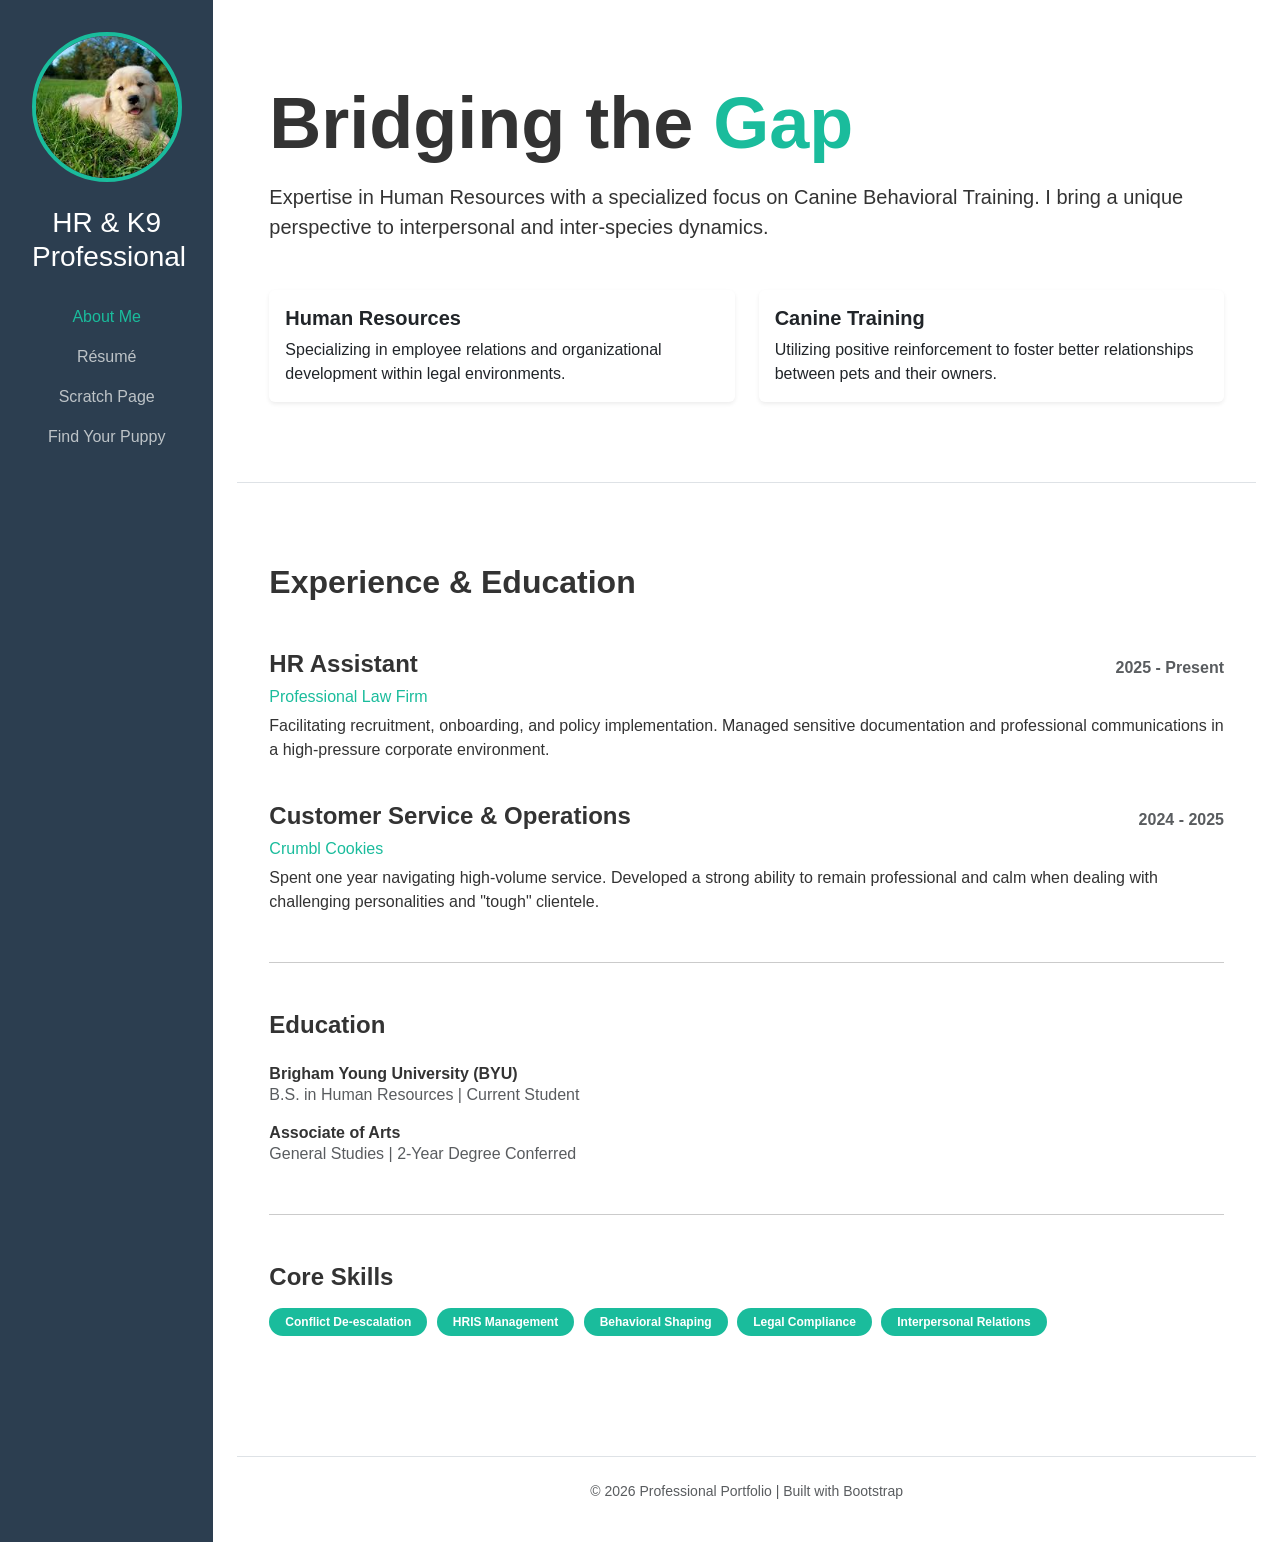
==== index.html @ 360ddb14 "Add files via upload" ====
<!DOCTYPE html>
<html lang="en">
<head>
    <meta charset="UTF-8">
    <meta name="viewport" content="width=device-width, initial-scale=1.0">
    <title>Professional Portfolio | Dog Training & HR</title>
    <link href="https://cdn.jsdelivr.net/npm/bootstrap@5.3.0/dist/css/bootstrap.min.css" rel="stylesheet">
   <link rel="stylesheet" href="./css/Indexcss.css">
   <style>
        body {
            font-family: 'Segoe UI', Tahoma, Geneva, Verdana, sans-serif;
            color: #333;
        }
        /* Sidebar Styling */
        .sidebar {
            background-color: #2c3e50;
            color: white;
            min-height: 100vh;
            padding: 2rem;
            position: sticky;
            top: 0;
        }
        .sidebar .nav-link {
            color: #bdc3c7;
            padding: 0.5rem 0;
            font-weight: 500;
        }
        .sidebar .nav-link:hover, .sidebar .nav-link.active {
            color: #1abc9c;
        }
        .profile-img {
            width: 150px;
            height: 150px;
            object-fit: cover;
            border: 4px solid #1abc9c;
            margin-bottom: 1.5rem;
        }
        /* Main Content Styling */
        .content-section {
            padding: 5rem 2rem;
            border-bottom: 1px solid #dee2e6;
        }
        .accent-text {
            color: #1abc9c;
        }
        .resume-item {
            margin-bottom: 2.5rem;
        }
        .badge-custom {
            background-color: #1abc9c;
            color: white;
            margin-right: 5px;
        }
    </style>
</head>
<body>

<div class="container-fluid">
    <div class="row">
        <nav class="col-md-3 col-lg-2 d-md-block sidebar text-center">
            <div class="position-sticky">
                <img src="/puppy.jpg" class="rounded-circle profile-img" alt="Profile">
                <h3 class="mb-4">HR & K9 Professional</h3>
                <ul class="nav flex-column" class="font">
                    <li class="nav-item"><a class="nav-link active" href="#about">About Me</a></li>
                    <li class="nav-item"><a class="nav-link" href="#resume">Résumé</a></li>
                    <li class="nav-item"><a class="nav-link" href="scratch.html">Scratch Page</a></li>
                    <li class="nav-item"><a class="nav-link" href="/html/webapp.html">Find Your Puppy</a></li>

                </ul>
            </div>
        </nav>

        <main class="col-md-9 ms-sm-auto col-lg-10 px-md-4">
            
            <section id="about" class="content-section">
                <h1 class="display-2 fw-bold mb-3">Bridging the <span class="accent-text">Gap</span></h1>
                <p class="lead mb-4">
                    Expertise in Human Resources with a specialized focus on <strong>Canine Behavioral Training</strong>. 
                    I bring a unique perspective to interpersonal and inter-species dynamics.
                </p>
                <div class="row g-4 mt-2">
                    <div class="col-md-6">
                        <div class="card h-100 border-0 shadow-sm">
                            <div class="card-body">
                                <h5 class="card-title fw-bold">Human Resources</h5>
                                <p class="card-text">Specializing in employee relations and organizational development within legal environments.</p>
                            </div>
                        </div>
                    </div>
                    <div class="col-md-6">
                        <div class="card h-100 border-0 shadow-sm">
                            <div class="card-body">
                                <h5 class="card-title fw-bold">Canine Training</h5>
                                <p class="card-text">Utilizing positive reinforcement to foster better relationships between pets and their owners.</p>
                            </div>
                        </div>
                    </div>
                </div>
            </section>

            <section id="resume" class="content-section">
                <h2 class="mb-5 fw-bold">Experience & Education</h2>

                <div class="resume-item">
                    <div class="d-flex justify-content-between align-items-center">
                        <h4 class="fw-bold">HR Assistant</h4>
                        <span class="text-muted fw-bold">2025 - Present</span>
                    </div>
                    <h6 class="accent-text">Professional Law Firm</h6>
                    <p>Facilitating recruitment, onboarding, and policy implementation. Managed sensitive documentation and professional communications in a high-pressure corporate environment.</p>
                </div>

                <div class="resume-item">
                    <div class="d-flex justify-content-between align-items-center">
                        <h4 class="fw-bold">Customer Service & Operations</h4>
                        <span class="text-muted fw-bold">2024 - 2025</span>
                    </div>
                    <h6 class="accent-text">Crumbl Cookies</h6>
                    <p>Spent one year navigating high-volume service. Developed a strong ability to remain professional and calm when dealing with challenging personalities and "tough" clientele.</p>
                </div>

                <hr class="my-5">

                <div class="resume-item">
                    <h4 class="fw-bold">Education</h4>
                    <div class="mt-4">
                        <h6 class="mb-0 fw-bold">Brigham Young University (BYU)</h6>
                        <p class="text-muted">B.S. in Human Resources | Current Student</p>
                    </div>
                    <div class="mt-3">
                        <h6 class="mb-0 fw-bold">Associate of Arts</h6>
                        <p class="text-muted">General Studies | 2-Year Degree Conferred</p>
                    </div>
                </div>

                <hr class="my-5">

                <div class="resume-item">
                    <h4 class="fw-bold mb-3">Core Skills</h4>
                    <div>
                        <span class="badge rounded-pill badge-custom p-2 px-3">Conflict De-escalation</span>
                        <span class="badge rounded-pill badge-custom p-2 px-3">HRIS Management</span>
                        <span class="badge rounded-pill badge-custom p-2 px-3">Behavioral Shaping</span>
                        <span class="badge rounded-pill badge-custom p-2 px-3">Legal Compliance</span>
                        <span class="badge rounded-pill badge-custom p-2 px-3">Interpersonal Relations</span>
                    </div>
                </div>
            </section>

            <footer class="py-4">
                <p class="text-muted text-center small">&copy; 2026 Professional Portfolio | Built with Bootstrap</p>
            </footer>

        </main>
    </div>
</div>

<script src="https://cdn.jsdelivr.net/npm/bootstrap@5.3.0/dist/js/bootstrap.bundle.min.js"></script>
</body>
</html>
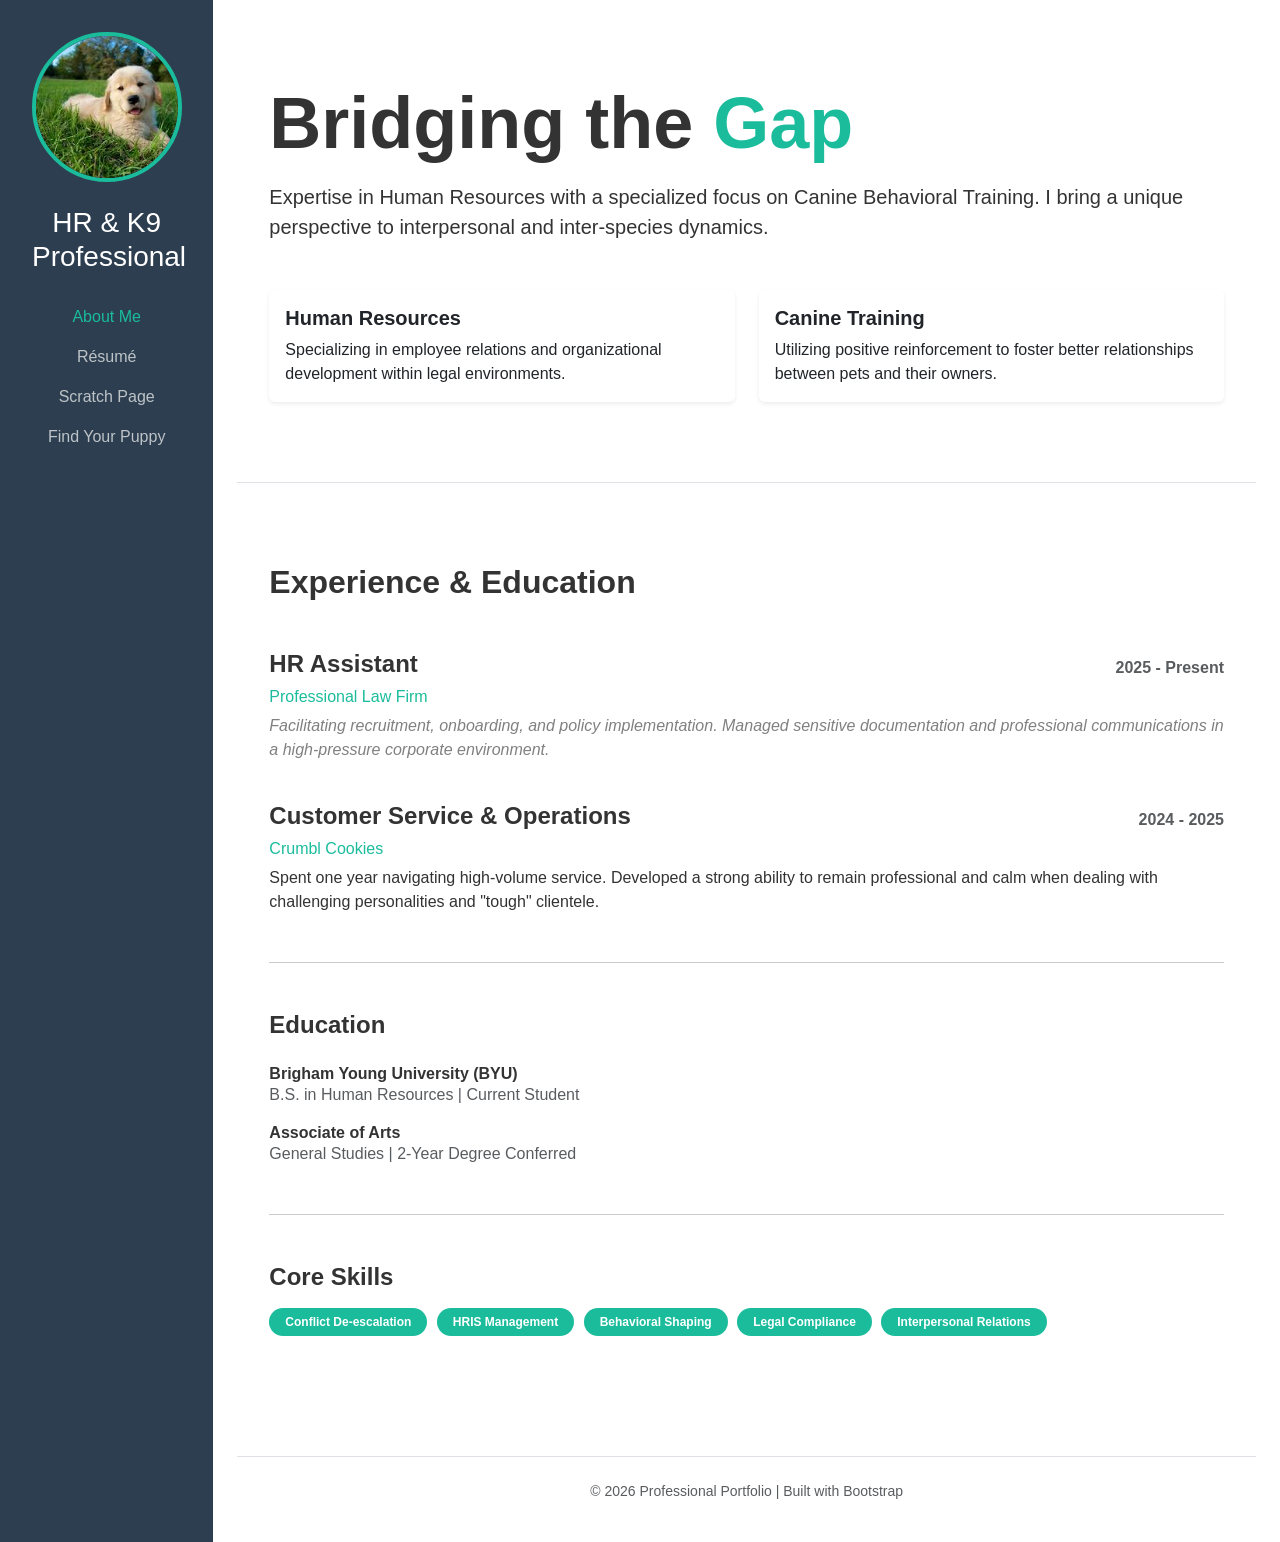
==== commit 7f7ef686: "fixed" ====
--- a/index.html
+++ b/index.html
@@ -5,7 +5,7 @@
     <meta name="viewport" content="width=device-width, initial-scale=1.0">
     <title>Professional Portfolio | Dog Training & HR</title>
     <link href="https://cdn.jsdelivr.net/npm/bootstrap@5.3.0/dist/css/bootstrap.min.css" rel="stylesheet">
-   <link rel="stylesheet" href="./css/Indexcss.css">
+   <link rel="stylesheet" href="/css/Indexcss.css">
    <style>
         body {
             font-family: 'Segoe UI', Tahoma, Geneva, Verdana, sans-serif;
@@ -64,7 +64,7 @@
                 <ul class="nav flex-column" class="font">
                     <li class="nav-item"><a class="nav-link active" href="#about">About Me</a></li>
                     <li class="nav-item"><a class="nav-link" href="#resume">Résumé</a></li>
-                    <li class="nav-item"><a class="nav-link" href="scratch.html">Scratch Page</a></li>
+                    <li class="nav-item"><a class="nav-link" href="/html/Scratch.html">Scratch Page</a></li>
                     <li class="nav-item"><a class="nav-link" href="/html/webapp.html">Find Your Puppy</a></li>
 
                 </ul>
@@ -108,7 +108,7 @@
                         <span class="text-muted fw-bold">2025 - Present</span>
                     </div>
                     <h6 class="accent-text">Professional Law Firm</h6>
-                    <p>Facilitating recruitment, onboarding, and policy implementation. Managed sensitive documentation and professional communications in a high-pressure corporate environment.</p>
+                    <p class="other">Facilitating recruitment, onboarding, and policy implementation. Managed sensitive documentation and professional communications in a high-pressure corporate environment.</p>
                 </div>
 
                 <div class="resume-item">
--- a/css/Indexcss.css
+++ b/css/Indexcss.css
@@ -0,0 +1,10 @@
+.font {
+    font-family: Impact, Haettenschweiler, 'Arial Narrow Bold', sans-serif ;
+}
+
+
+.other {
+
+    font-style: italic;
+    color: gray;
+}
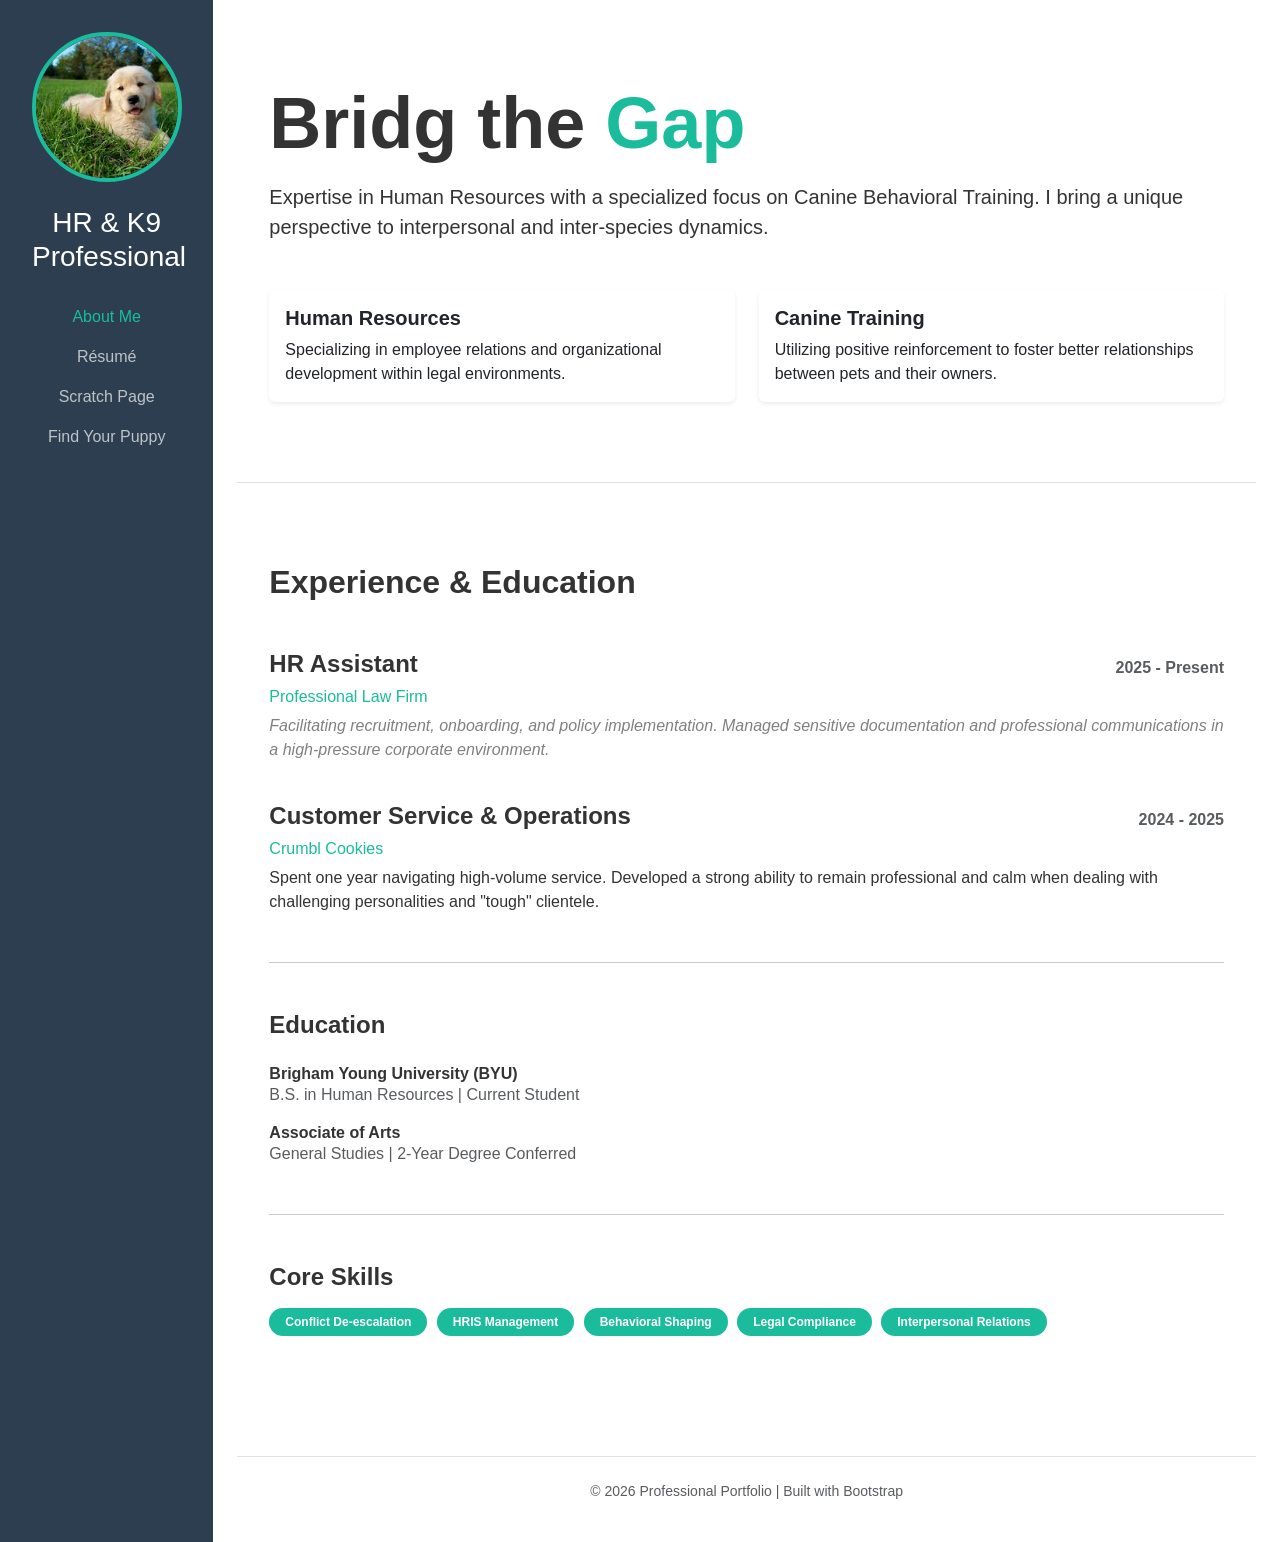
==== commit 82a0c871: "uhh" ====
--- a/index.html
+++ b/index.html
@@ -74,7 +74,7 @@
         <main class="col-md-9 ms-sm-auto col-lg-10 px-md-4">
             
             <section id="about" class="content-section">
-                <h1 class="display-2 fw-bold mb-3">Bridging the <span class="accent-text">Gap</span></h1>
+                <h1 class="display-2 fw-bold mb-3">Bridg the <span class="accent-text">Gap</span></h1>
                 <p class="lead mb-4">
                     Expertise in Human Resources with a specialized focus on <strong>Canine Behavioral Training</strong>. 
                     I bring a unique perspective to interpersonal and inter-species dynamics.
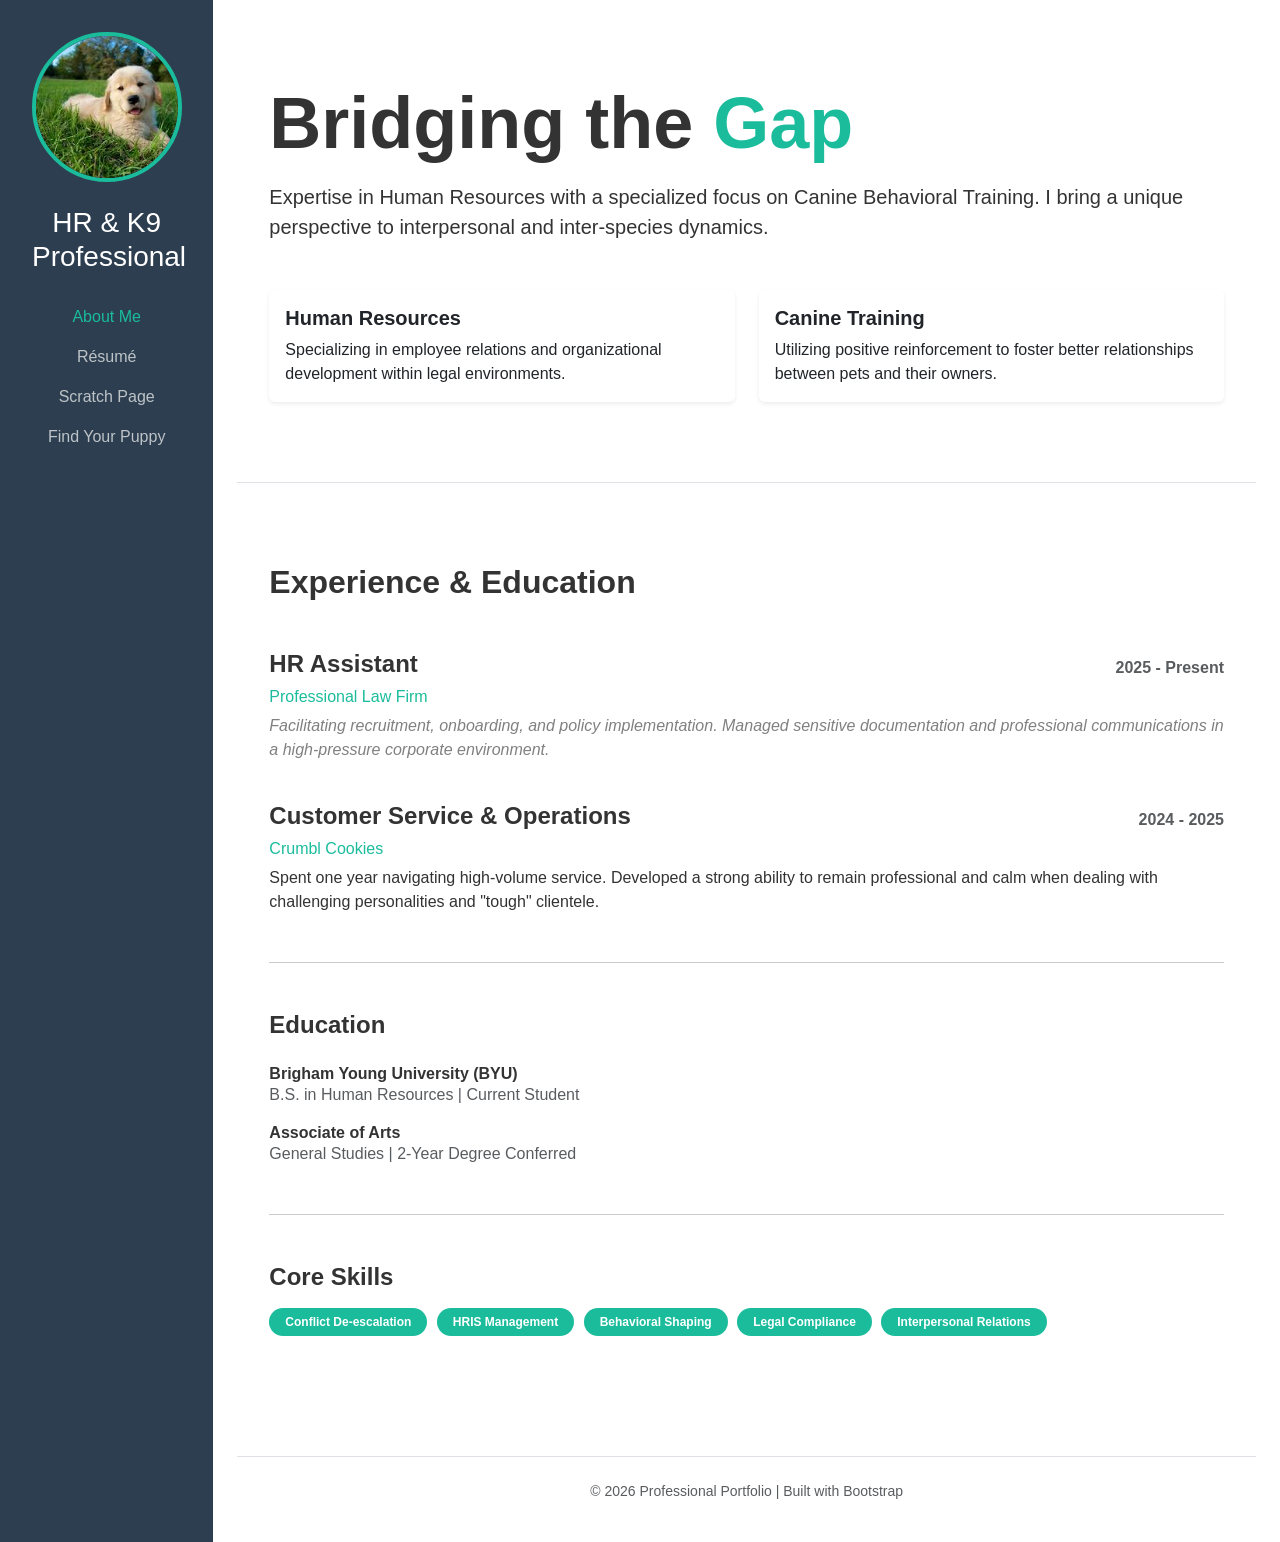
==== commit df02ccbe: "here" ====
--- a/index.html
+++ b/index.html
@@ -64,8 +64,8 @@
                 <ul class="nav flex-column" class="font">
                     <li class="nav-item"><a class="nav-link active" href="#about">About Me</a></li>
                     <li class="nav-item"><a class="nav-link" href="#resume">Résumé</a></li>
-                    <li class="nav-item"><a class="nav-link" href="/html/Scratch.html">Scratch Page</a></li>
-                    <li class="nav-item"><a class="nav-link" href="/html/webapp.html">Find Your Puppy</a></li>
+                    <li class="nav-item"><a class="nav-link" href="./html/Scratch.html">Scratch Page</a></li>
+                    <li class="nav-item"><a class="nav-link" href="./html/webapp.html">Find Your Puppy</a></li>
 
                 </ul>
             </div>
@@ -74,7 +74,7 @@
         <main class="col-md-9 ms-sm-auto col-lg-10 px-md-4">
             
             <section id="about" class="content-section">
-                <h1 class="display-2 fw-bold mb-3">Bridg the <span class="accent-text">Gap</span></h1>
+                <h1 class="display-2 fw-bold mb-3">Bridging the <span class="accent-text">Gap</span></h1>
                 <p class="lead mb-4">
                     Expertise in Human Resources with a specialized focus on <strong>Canine Behavioral Training</strong>. 
                     I bring a unique perspective to interpersonal and inter-species dynamics.
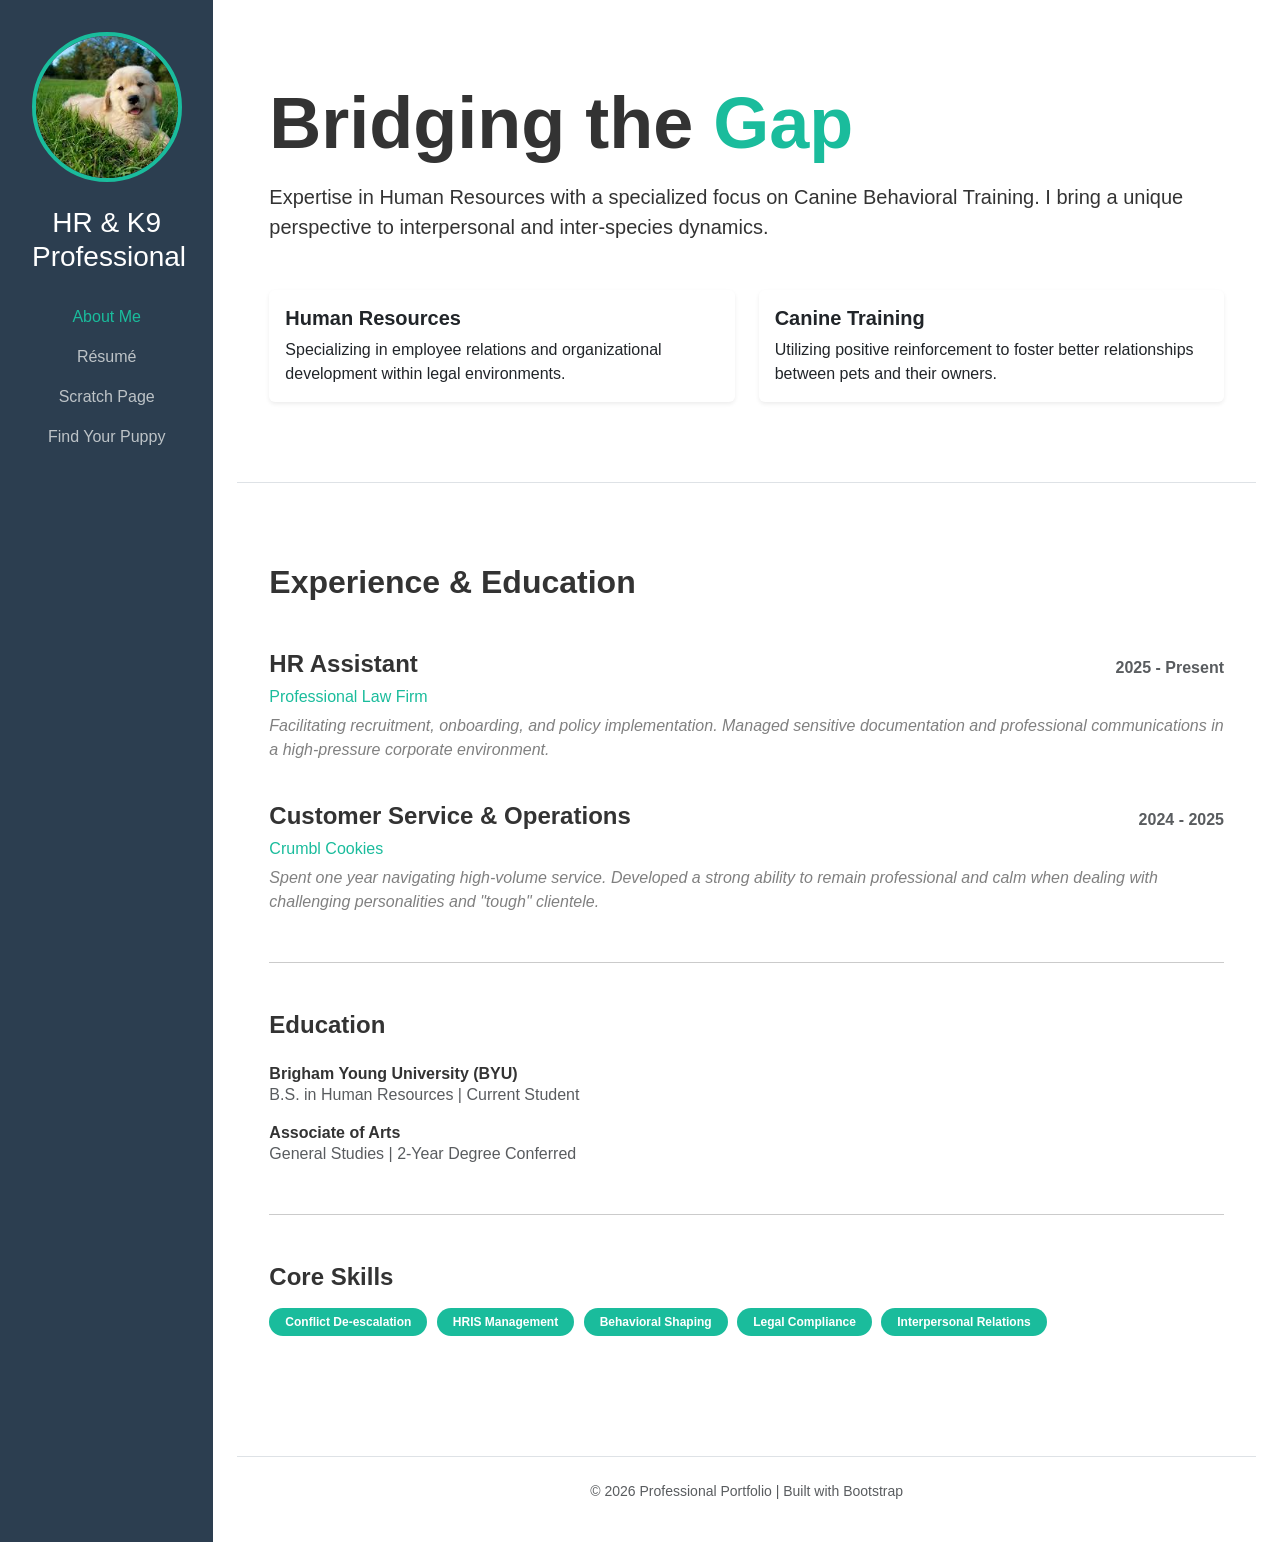
==== commit f008034e: "finally" ====
--- a/index.html
+++ b/index.html
@@ -5,7 +5,7 @@
     <meta name="viewport" content="width=device-width, initial-scale=1.0">
     <title>Professional Portfolio | Dog Training & HR</title>
     <link href="https://cdn.jsdelivr.net/npm/bootstrap@5.3.0/dist/css/bootstrap.min.css" rel="stylesheet">
-   <link rel="stylesheet" href="/css/Indexcss.css">
+   <link rel="stylesheet" href="./css/Indexcss.css">
    <style>
         body {
             font-family: 'Segoe UI', Tahoma, Geneva, Verdana, sans-serif;
@@ -59,7 +59,7 @@
     <div class="row">
         <nav class="col-md-3 col-lg-2 d-md-block sidebar text-center">
             <div class="position-sticky">
-                <img src="/puppy.jpg" class="rounded-circle profile-img" alt="Profile">
+                <img src="./puppy.jpg" class="rounded-circle profile-img" alt="Profile">
                 <h3 class="mb-4">HR & K9 Professional</h3>
                 <ul class="nav flex-column" class="font">
                     <li class="nav-item"><a class="nav-link active" href="#about">About Me</a></li>
@@ -117,7 +117,7 @@
                         <span class="text-muted fw-bold">2024 - 2025</span>
                     </div>
                     <h6 class="accent-text">Crumbl Cookies</h6>
-                    <p>Spent one year navigating high-volume service. Developed a strong ability to remain professional and calm when dealing with challenging personalities and "tough" clientele.</p>
+                    <p class="other">Spent one year navigating high-volume service. Developed a strong ability to remain professional and calm when dealing with challenging personalities and "tough" clientele.</p>
                 </div>
 
                 <hr class="my-5">
